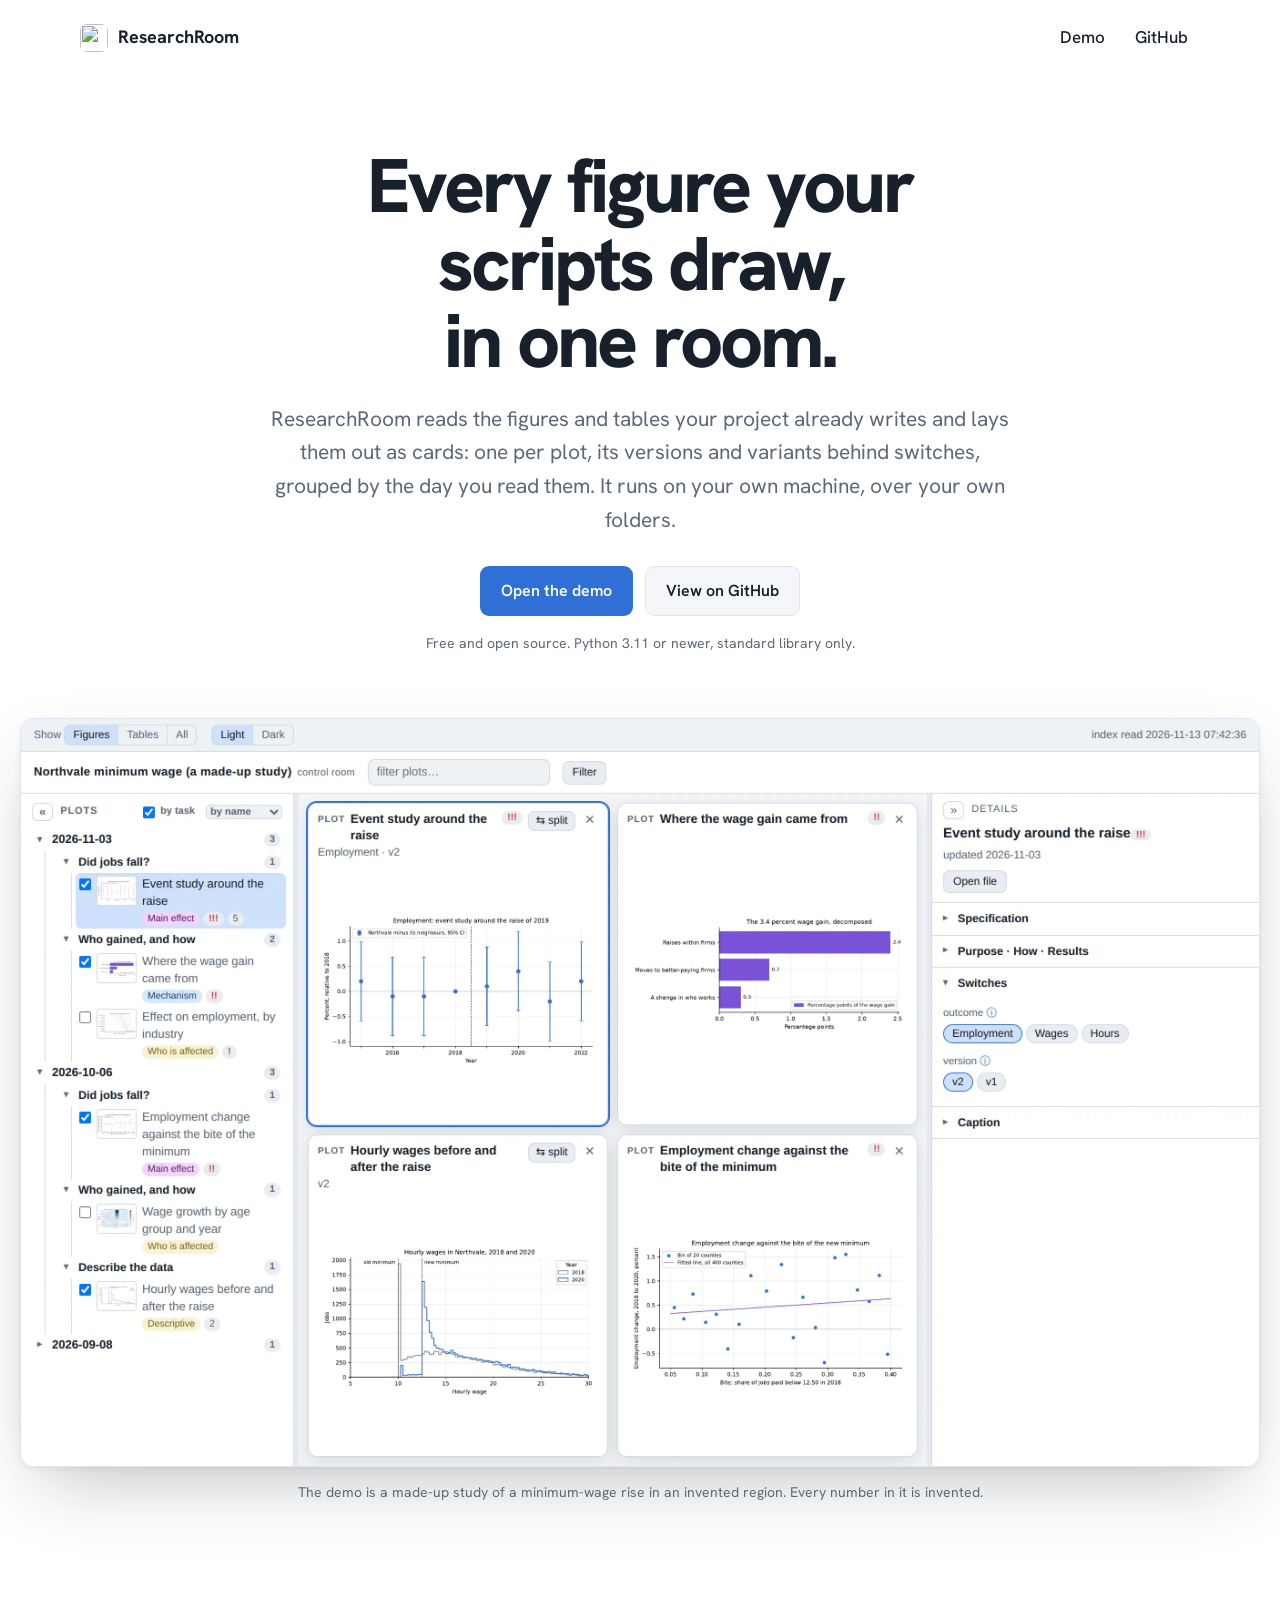
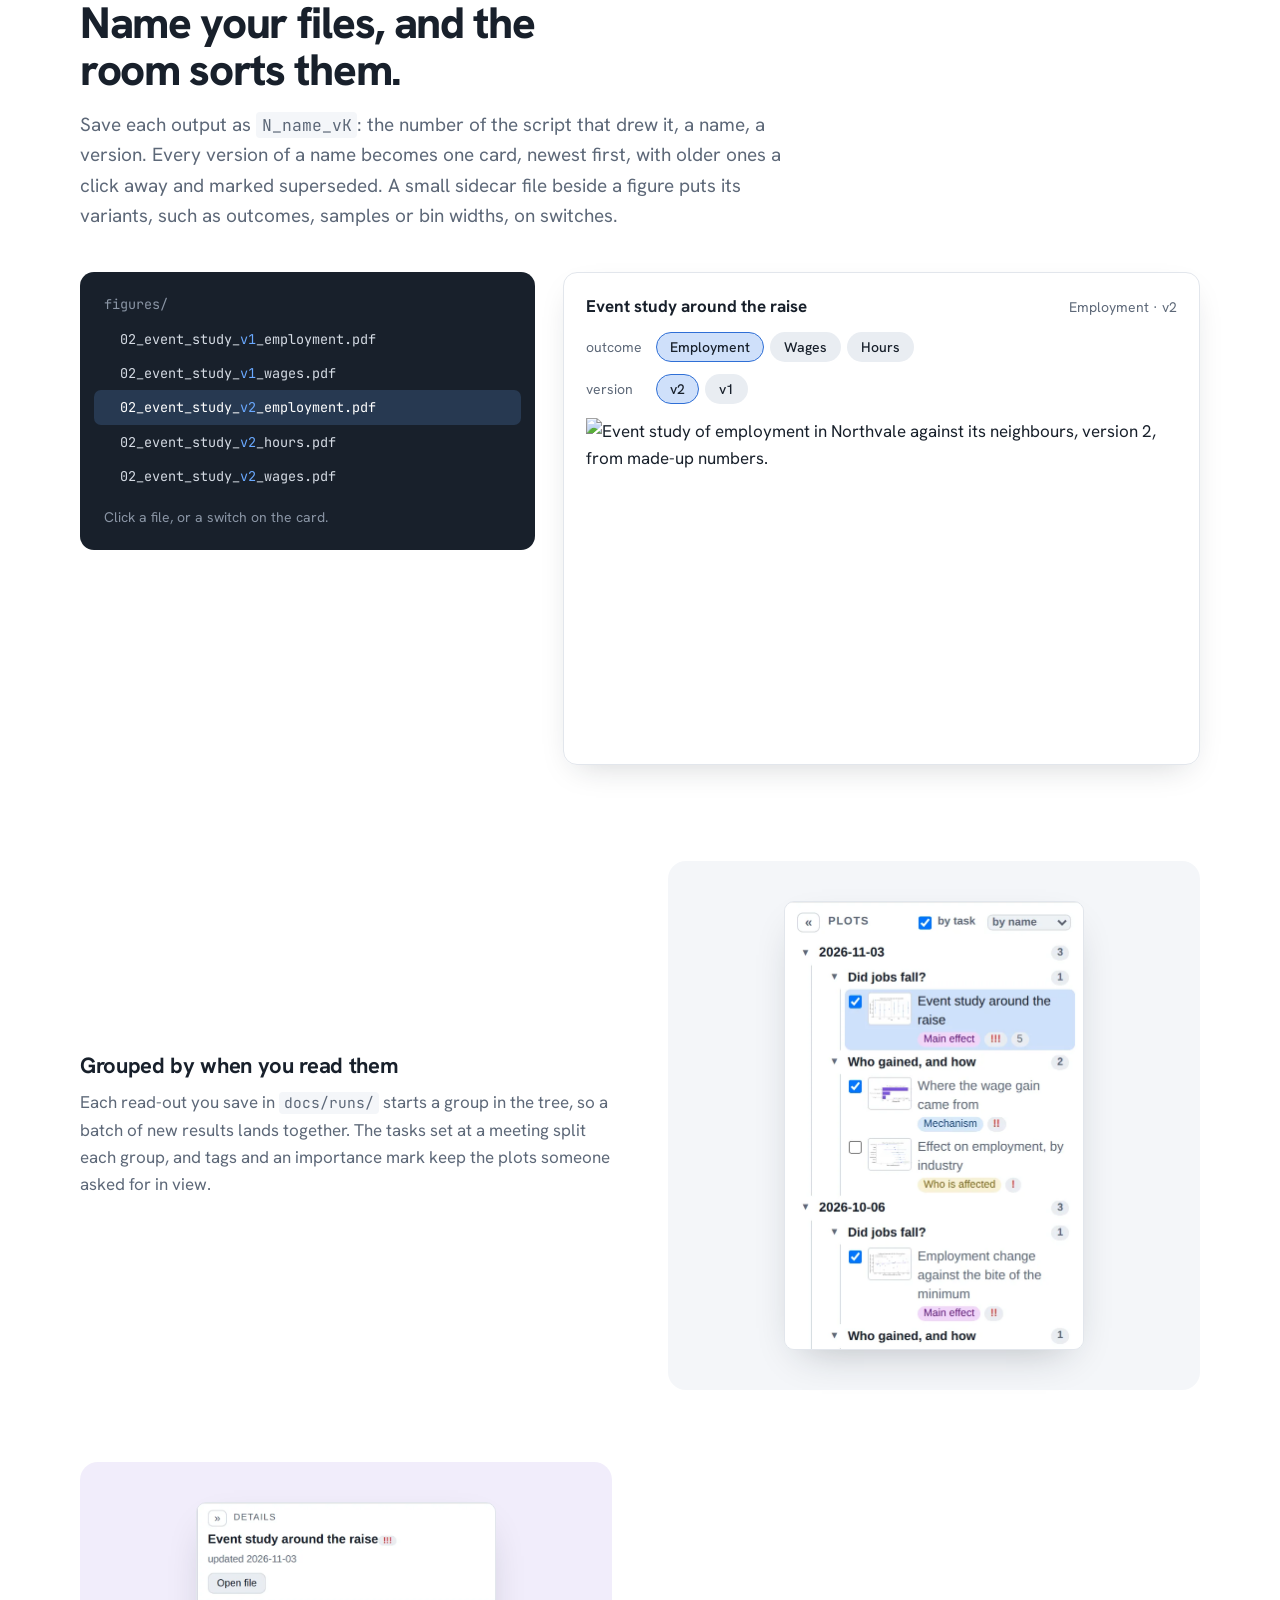
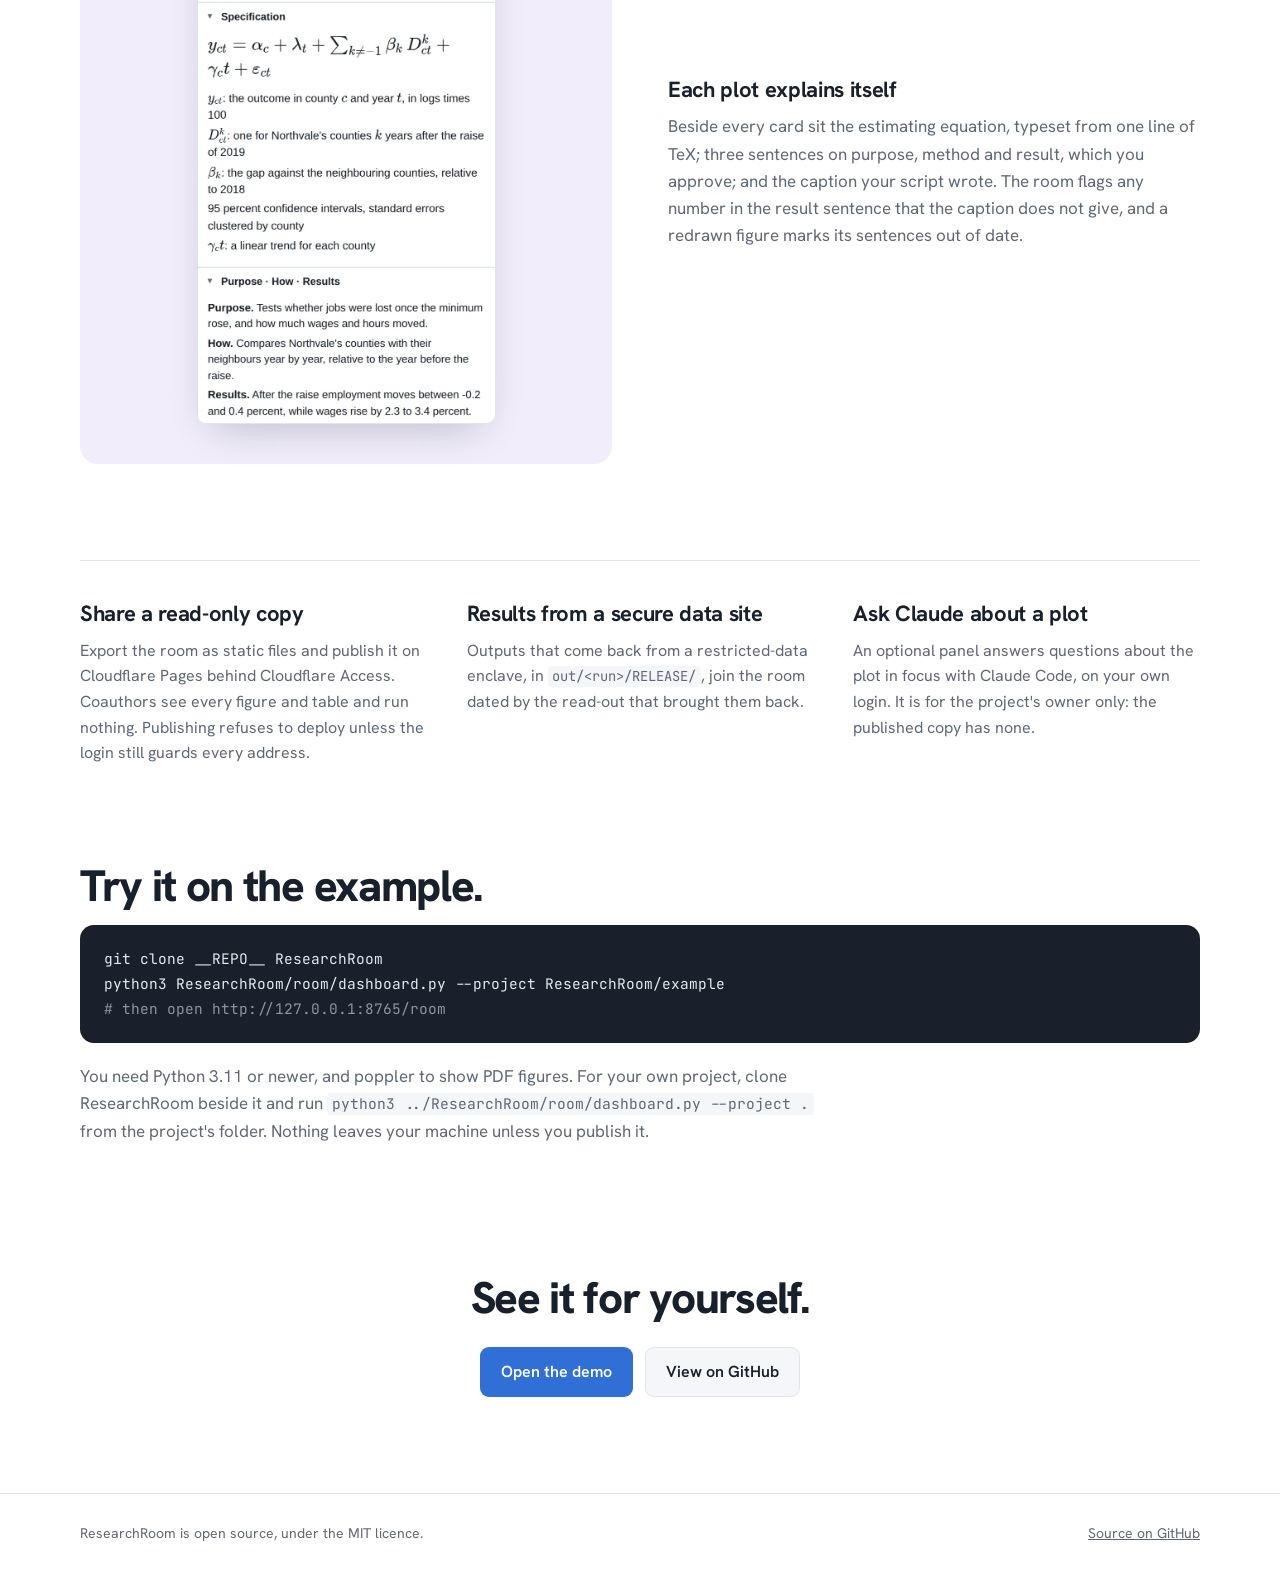
==== landing/index.html @ db7086e6 "A landing page and a live demo landing/ is the project's website, with screenshots of the room; tool" ====
<!doctype html>
<html lang="en">
<head>
<meta charset="utf-8">
<meta name="viewport" content="width=device-width, initial-scale=1">
<title>ResearchRoom</title>
<meta name="description" content="A dashboard for an empirical research project: every figure and table your scripts write, in one room, grouped by the day you read them.">
<link rel="icon" href="favicon.ico" sizes="any"><link rel="apple-touch-icon" href="apple-touch-icon.png">
<link rel="preconnect" href="https://fonts.googleapis.com"><link rel="preconnect" href="https://fonts.gstatic.com" crossorigin>
<link rel="stylesheet" href="https://fonts.googleapis.com/css2?family=Hanken+Grotesk:wght@400;500;600;700;800&family=JetBrains+Mono:wght@400;500&display=swap">
<!-- The project's landing page. tools/site.sh fills in __REPO__ from the git remote and puts the example's room at demo/. -->
<style>
:root {
  --paper:#ffffff; --ink:#18202b; --muted:#5d6878; --line:#e2e6ec; --wash:#f4f6f9;
  --blue:#2f6fd6; --blue-wash:#eaf1fd; --violet:#7b52d9; --chip:#e9edf2; --chip-on:#cfe0fa;
  --sans:"Hanken Grotesk", system-ui, sans-serif; --mono:"JetBrains Mono", ui-monospace, Menlo, monospace;
}
* { box-sizing:border-box; }
html { -webkit-text-size-adjust:100%; }
body { margin:0; background:var(--paper); color:var(--ink); font:400 17px/1.6 var(--sans); }
img { display:block; max-width:100%; height:auto; }
a { color:var(--blue); }
code { font-family:var(--mono); font-size:.86em; background:var(--wash); padding:.1em .35em; border-radius:4px; }
:focus-visible { outline:2px solid var(--blue); outline-offset:2px; border-radius:4px; }
.wrap { width:min(1120px, 100% - 32px); margin-inline:auto; }

/* header */
.top { display:flex; align-items:center; justify-content:space-between; padding:18px 0; }
.brand { display:flex; align-items:center; gap:10px; font-weight:700; font-size:18px; color:var(--ink); text-decoration:none; letter-spacing:-.01em; }
.brand img { width:28px; height:28px; border-radius:7px; }
.top nav { display:flex; gap:6px; }
.top nav a { color:var(--ink); text-decoration:none; font-weight:500; padding:6px 12px; border-radius:8px; }
.top nav a:hover { background:var(--wash); }

/* buttons */
.btn { display:inline-block; font-weight:600; font-size:16px; padding:11px 20px; border-radius:9px; text-decoration:none; border:1px solid transparent; }
.btn.pri { background:var(--blue); color:#fff; }
.btn.pri:hover { background:#255fbf; }
.btn.sec { background:var(--wash); color:var(--ink); border-color:var(--line); }
.btn.sec:hover { background:var(--chip); }
.ctas { display:flex; gap:12px; flex-wrap:wrap; justify-content:center; }

/* hero */
.hero { text-align:center; padding:72px 0 40px; }
.hero h1 { font-size:clamp(40px, 6.4vw, 76px); line-height:1.02; font-weight:800; letter-spacing:-.04em; margin:0 auto 22px; max-width:15ch; text-wrap:balance; }
.hero .lede { font-size:clamp(18px, 2vw, 21px); color:var(--muted); max-width:36em; margin:0 auto 30px; }
.hero .small { font-size:14px; color:var(--muted); margin:16px 0 0; }
.shot { width:min(1240px, 100% - 32px); margin:24px auto 0; }
.shot a { display:block; border:1px solid var(--line); border-radius:14px; overflow:hidden; box-shadow:0 30px 70px -20px rgba(24,32,43,.28), 0 2px 6px rgba(24,32,43,.06); }
.shot p { text-align:center; color:var(--muted); font-size:14px; margin:14px 0 0; }

section { padding:96px 0 0; }
h2 { font-size:clamp(30px, 4vw, 44px); line-height:1.08; letter-spacing:-.03em; font-weight:800; margin:0 0 16px; max-width:20ch; }
h3 { font-size:22px; line-height:1.2; letter-spacing:-.015em; font-weight:700; margin:0 0 10px; }
.intro { color:var(--muted); font-size:19px; max-width:38em; margin:0 0 40px; }

/* the folder and the card */
.toy { display:grid; grid-template-columns:minmax(0, 5fr) minmax(0, 7fr); gap:28px; align-items:start; }
.folder { background:var(--ink); color:#d5dbe4; border-radius:14px; padding:22px 14px; font:400 13.5px/1.5 var(--mono); }
.folder .dir { color:#8a95a5; padding:0 10px 8px; }
.folder button { display:block; width:100%; text-align:left; background:none; border:0; color:inherit; font:inherit; padding:7px 10px 7px 26px; border-radius:7px; cursor:pointer; overflow-wrap:anywhere; }
.folder button:hover { background:rgba(255,255,255,.06); }
.folder button[aria-current="true"] { background:rgba(106,169,255,.18); color:#fff; }
.folder .v { color:#6aa9ff; }
.folder .hint { color:#8a95a5; font-family:var(--sans); font-size:14px; padding:14px 10px 0; margin:0; }
.card { border:1px solid var(--line); border-radius:14px; padding:20px 22px 14px; box-shadow:0 12px 32px -14px rgba(24,32,43,.22); }
.card .head { display:flex; justify-content:space-between; gap:12px; align-items:baseline; }
.card .head b { font-size:17px; }
.card .head span { color:var(--muted); font-size:14px; white-space:nowrap; }
.axis { display:flex; align-items:center; gap:6px; flex-wrap:wrap; margin-top:12px; }
.axis > span { color:var(--muted); font-size:14px; width:4.6em; }
.chip { font:500 14px/1 var(--sans); color:var(--ink); background:var(--chip); border:1px solid transparent; border-radius:999px; padding:7px 13px; cursor:pointer; }
.chip[aria-pressed="true"] { background:var(--chip-on); border-color:var(--blue); }
.chip.off { opacity:.45; }
.card img { margin-top:14px; width:100%; aspect-ratio:16/9; object-fit:contain; }

/* feature rows */
.row { display:grid; grid-template-columns:minmax(0, 1fr) minmax(0, 1fr); gap:56px; align-items:center; padding-top:72px; }
.row:first-of-type { padding-top:0; }
.row p { color:var(--muted); margin:0; }
.panel { background:var(--wash); border-radius:18px; padding:40px; display:flex; justify-content:center; }
.panel img { width:min(300px, 100%); border:1px solid var(--line); border-radius:10px; box-shadow:0 16px 40px -18px rgba(24,32,43,.3); }
.panel.v { background:#f1edfb; }
.row.flip .panel { order:-1; }

.three { display:grid; grid-template-columns:repeat(3, minmax(0, 1fr)); gap:40px; border-top:1px solid var(--line); padding-top:40px; }
.three p { color:var(--muted); margin:0; font-size:16px; }

/* try it */
.try pre { background:var(--ink); color:#e5e9ef; font:400 14.5px/1.7 var(--mono); padding:22px 24px; border-radius:14px; overflow-x:auto; margin:0 0 20px; }
.try pre .c { color:#8a95a5; }
.try p { color:var(--muted); max-width:44em; }
.end { text-align:center; padding:112px 0 96px; }
.end h2 { margin:0 auto 26px; }
footer { border-top:1px solid var(--line); padding:28px 0 40px; color:var(--muted); font-size:14px; }
footer .wrap { display:flex; justify-content:space-between; gap:16px; flex-wrap:wrap; }
footer a { color:var(--muted); }

@media (max-width: 860px) {
  .hero { padding-top:40px; }
  section { padding-top:72px; }
  .toy, .row, .three { grid-template-columns:minmax(0, 1fr); gap:28px; }
  .row.flip .panel { order:0; }
  .row { padding-top:56px; }
  .panel { padding:24px; }
}
</style>
</head>
<body>
<header class="wrap top">
  <a class="brand" href="./"><img src="apple-touch-icon.png" alt="" width="28" height="28">ResearchRoom</a>
  <nav><a href="demo/">Demo</a><a href="__REPO__">GitHub</a></nav>
</header>

<main>
<div class="wrap hero">
  <h1>Every figure your scripts draw, in one room.</h1>
  <p class="lede">ResearchRoom reads the figures and tables your project already writes and lays them out as cards: one per plot, its versions and variants behind switches, grouped by the day you read them. It runs on your own machine, over your own folders.</p>
  <div class="ctas">
    <a class="btn pri" href="demo/?open=fam%3AEvent%20study%20around%20the%20raise">Open the demo</a>
    <a class="btn sec" href="__REPO__">View on GitHub</a>
  </div>
  <p class="small">Free and open source. Python 3.11 or newer, standard library only.</p>
</div>
<figure class="shot" style="margin-block-end:0">
  <a href="demo/?open=fam%3AEvent%20study%20around%20the%20raise&amp;open=figures%2F01_wage_distribution.pdf&amp;open=figures%2F07_decomposition.png&amp;open=figures%2F03_bite_binscatter.pdf">
    <img src="room.webp" width="2720" height="1640" alt="The room: on the left, plots grouped by the day they were read and by task; in the middle, four open plot cards; on the right, the details and switches of the event study.">
  </a>
  <p>The demo is a made-up study of a minimum-wage rise in an invented region. Every number in it is invented.</p>
</figure>

<section class="wrap">
  <h2>Name your files, and the room sorts them.</h2>
  <p class="intro">Save each output as <code>N_name_vK</code>: the number of the script that drew it, a name, a version. Every version of a name becomes one card, newest first, with older ones a click away and marked superseded. A small sidecar file beside a figure puts its variants, such as outcomes, samples or bin widths, on switches.</p>
  <div class="toy">
    <div class="folder" id="folder">
      <div class="dir">figures/</div>
      <p class="hint">Click a file, or a switch on the card.</p>
    </div>
    <div class="card">
      <div class="head"><b>Event study around the raise</b><span id="label"></span></div>
      <div class="axis" id="outcome"><span>outcome</span></div>
      <div class="axis" id="version"><span>version</span></div>
      <img id="fig" width="960" height="540" alt="">
    </div>
  </div>
</section>

<section class="wrap">
  <div class="row">
    <div>
      <h3>Grouped by when you read them</h3>
      <p>Each read-out you save in <code>docs/runs/</code> starts a group in the tree, so a batch of new results lands together. The tasks set at a meeting split each group, and tags and an importance mark keep the plots someone asked for in view.</p>
    </div>
    <div class="panel"><img src="tree.webp" width="598" height="897" alt="The plot tree: two read dates, each split into tasks such as Did jobs fall? and Who gained, and how, with tags and importance marks on each plot."></div>
  </div>
  <div class="row flip">
    <div>
      <h3>Each plot explains itself</h3>
      <p>Beside every card sit the estimating equation, typeset from one line of TeX; three sentences on purpose, method and result, which you approve; and the caption your script wrote. The room flags any number in the result sentence that the caption does not give, and a redrawn figure marks its sentences out of date.</p>
    </div>
    <div class="panel v"><img src="details.webp" width="720" height="1257" alt="The details panel: the event study's equation and notation, then its purpose, method and result."></div>
  </div>
</section>

<section class="wrap">
  <div class="three">
    <div>
      <h3>Share a read-only copy</h3>
      <p>Export the room as static files and publish it on Cloudflare Pages behind Cloudflare Access. Coauthors see every figure and table and run nothing. Publishing refuses to deploy unless the login still guards every address.</p>
    </div>
    <div>
      <h3>Results from a secure data site</h3>
      <p>Outputs that come back from a restricted-data enclave, in <code>out/&lt;run&gt;/RELEASE/</code>, join the room dated by the read-out that brought them back.</p>
    </div>
    <div>
      <h3>Ask Claude about a plot</h3>
      <p>An optional panel answers questions about the plot in focus with Claude Code, on your own login. It is for the project's owner only: the published copy has none.</p>
    </div>
  </div>
</section>

<section class="wrap try">
  <h2>Try it on the example.</h2>
  <pre><code style="background:none;padding:0;font-size:inherit">git clone __REPO__ ResearchRoom
python3 ResearchRoom/room/dashboard.py --project ResearchRoom/example
<span class="c"># then open http://127.0.0.1:8765/room</span></code></pre>
  <p>You need Python 3.11 or newer, and poppler to show PDF figures. For your own project, clone ResearchRoom beside it and run <code>python3 ../ResearchRoom/room/dashboard.py --project .</code> from the project's folder. Nothing leaves your machine unless you publish it.</p>
</section>

<div class="wrap end">
  <h2>See it for yourself.</h2>
  <div class="ctas">
    <a class="btn pri" href="demo/?open=fam%3AEvent%20study%20around%20the%20raise">Open the demo</a>
    <a class="btn sec" href="__REPO__">View on GitHub</a>
  </div>
</div>
</main>

<footer>
  <div class="wrap"><span>ResearchRoom is open source, under the MIT licence.</span><a href="__REPO__">Source on GitHub</a></div>
</footer>

<script>
// the folder and the card: the event study's five files in the demo, and the switches the room shows for them
const FILES = [["v1", "employment"], ["v1", "wages"], ["v2", "employment"], ["v2", "hours"], ["v2", "wages"]];
const name = (v, o) => `02_event_study_${v}_${o}`;
const S = { v: "v2", o: "employment" };
const has = (v, o) => FILES.some(f => f[0] === v && f[1] === o);
const folder = document.getElementById("folder"), hint = folder.querySelector(".hint");
FILES.forEach(([v, o]) => {
  const b = document.createElement("button");
  b.dataset.v = v; b.dataset.o = o;
  b.innerHTML = `02_event_study_<span class="v">${v}</span>_${o}.pdf`;
  b.onclick = () => set(v, o);
  folder.insertBefore(b, hint);
});
const chips = (id, vals, key) => vals.forEach(val => {
  const b = document.createElement("button");
  b.className = "chip"; b.textContent = key === "o" ? val[0].toUpperCase() + val.slice(1) : val; b.dataset[key] = val;
  // a choice not drawn with the other one jumps to a file that has it, as in the room
  b.onclick = () => key === "o" ? set(has(S.v, val) ? S.v : "v2", val) : set(val, has(val, S.o) ? S.o : "employment");
  document.getElementById(id).appendChild(b);
});
chips("outcome", ["employment", "wages", "hours"], "o");
chips("version", ["v2", "v1"], "v");
function set(v, o) {
  Object.assign(S, { v, o });
  const img = document.getElementById("fig");
  img.src = `demo/png/figures/${name(v, o)}.pdf.plain.png`;
  img.alt = `Event study of ${o} in Northvale against its neighbours, version ${v.slice(1)}, from made-up numbers.`;
  document.getElementById("label").textContent = `${o[0].toUpperCase() + o.slice(1)} · ${v}`;
  folder.querySelectorAll("button").forEach(b => b.setAttribute("aria-current", b.dataset.v === v && b.dataset.o === o));
  document.querySelectorAll(".chip").forEach(b => {
    const on = b.dataset.o ? b.dataset.o === o : b.dataset.v === v;
    b.setAttribute("aria-pressed", on);
    b.classList.toggle("off", !(b.dataset.o ? has(v, b.dataset.o) : has(b.dataset.v, o)));
  });
}
set("v2", "employment");
</script>
</body>
</html>
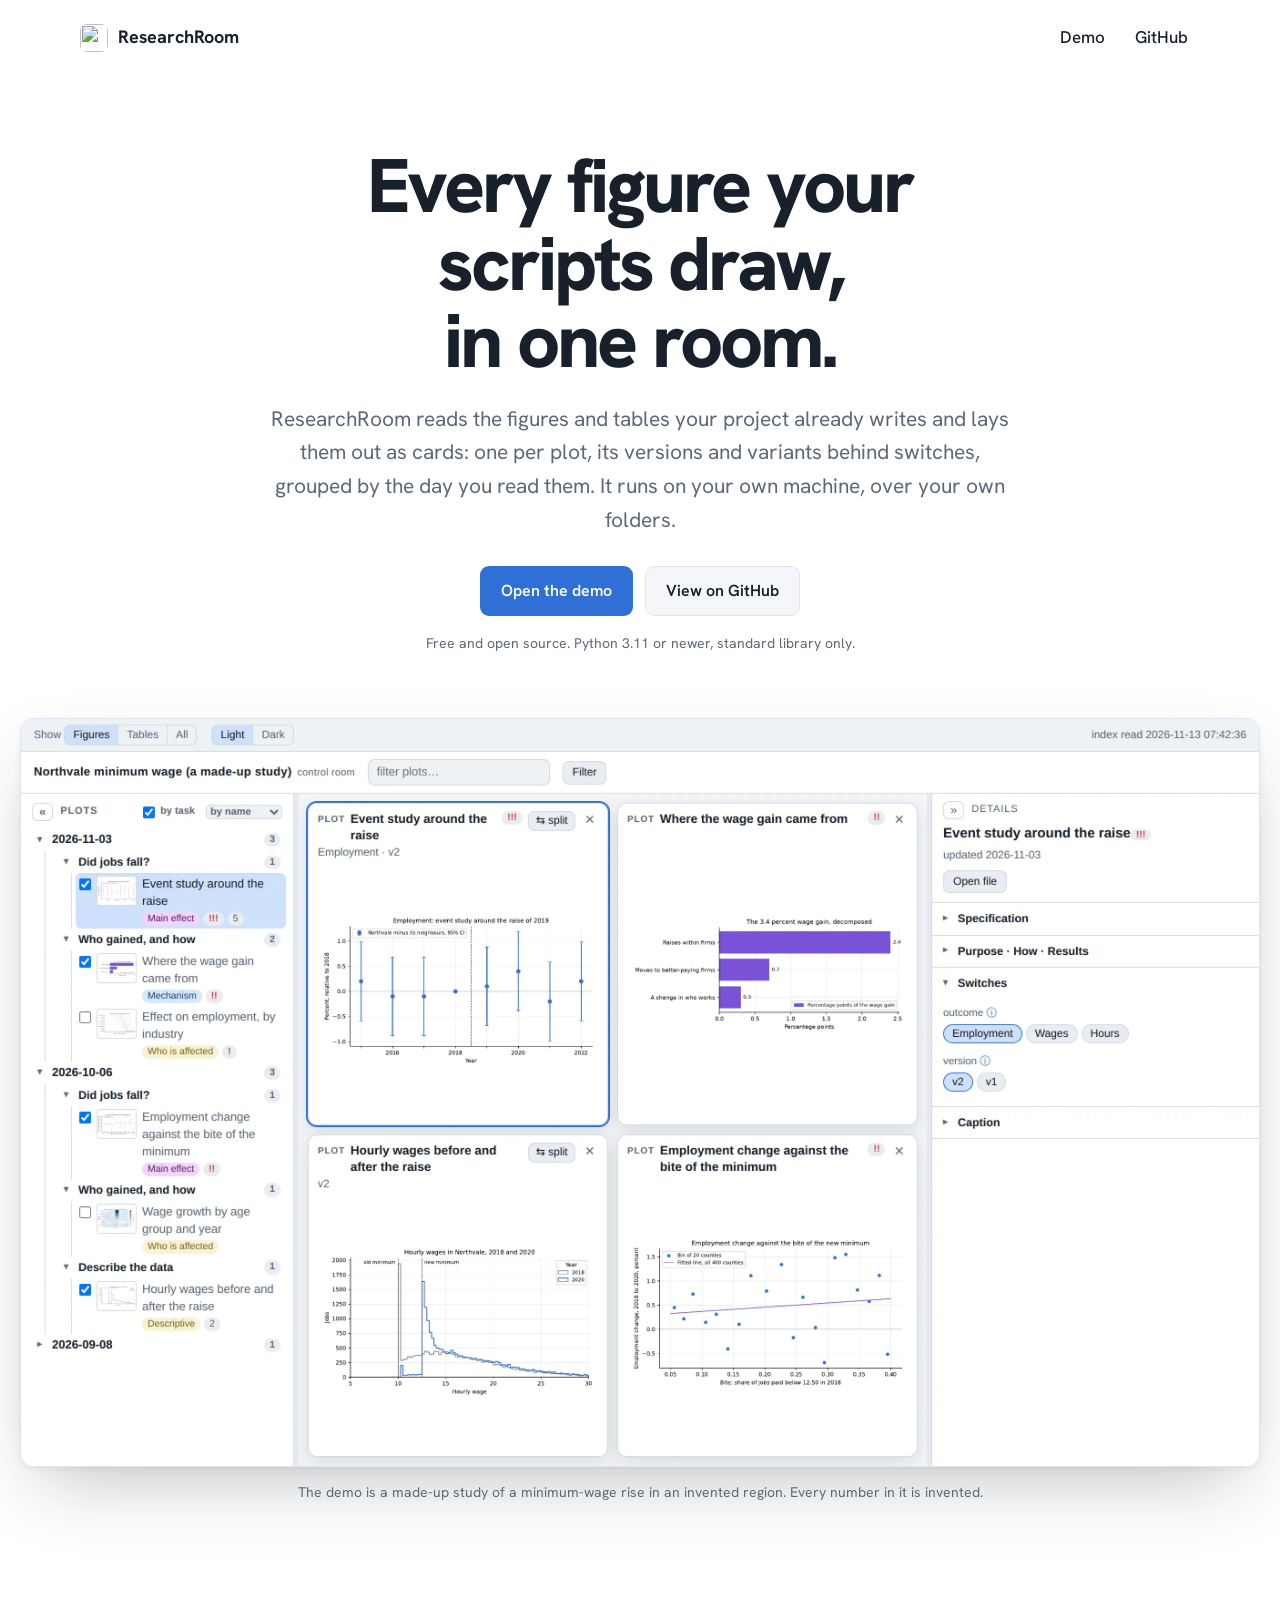
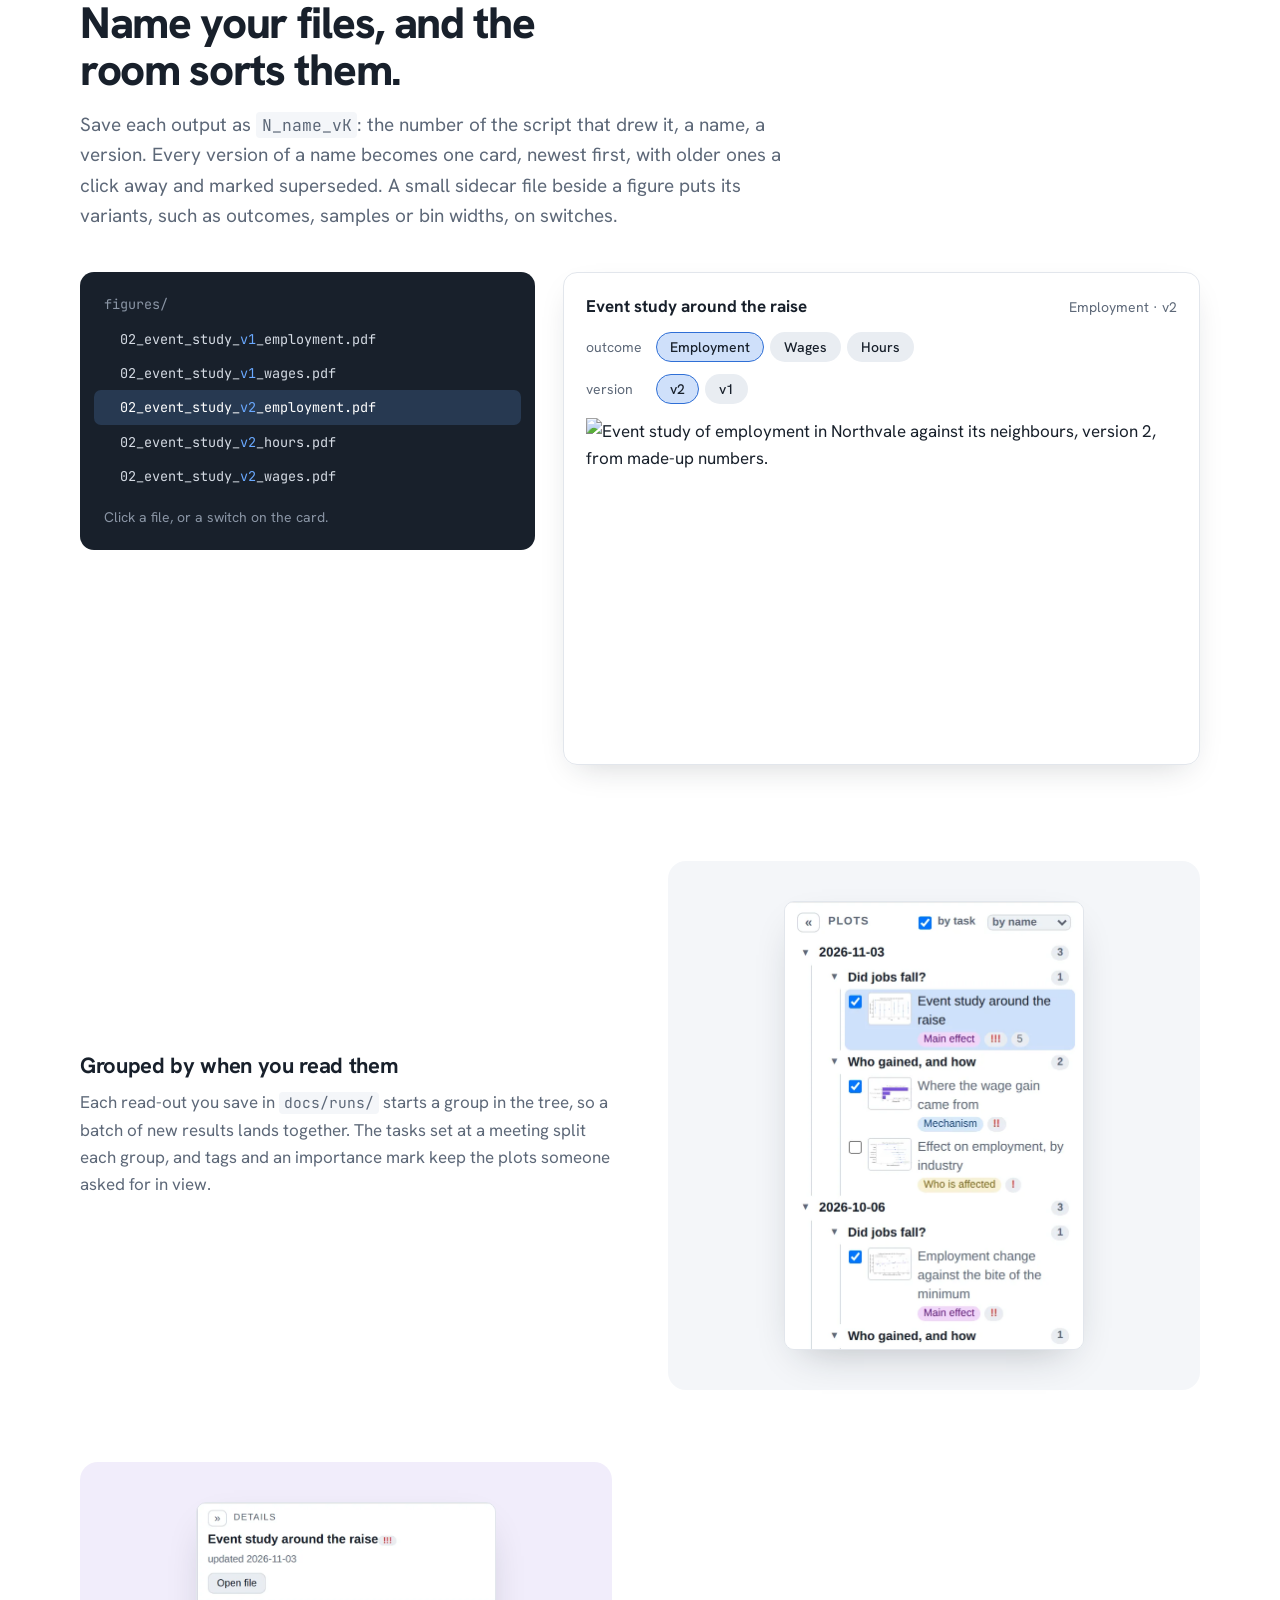
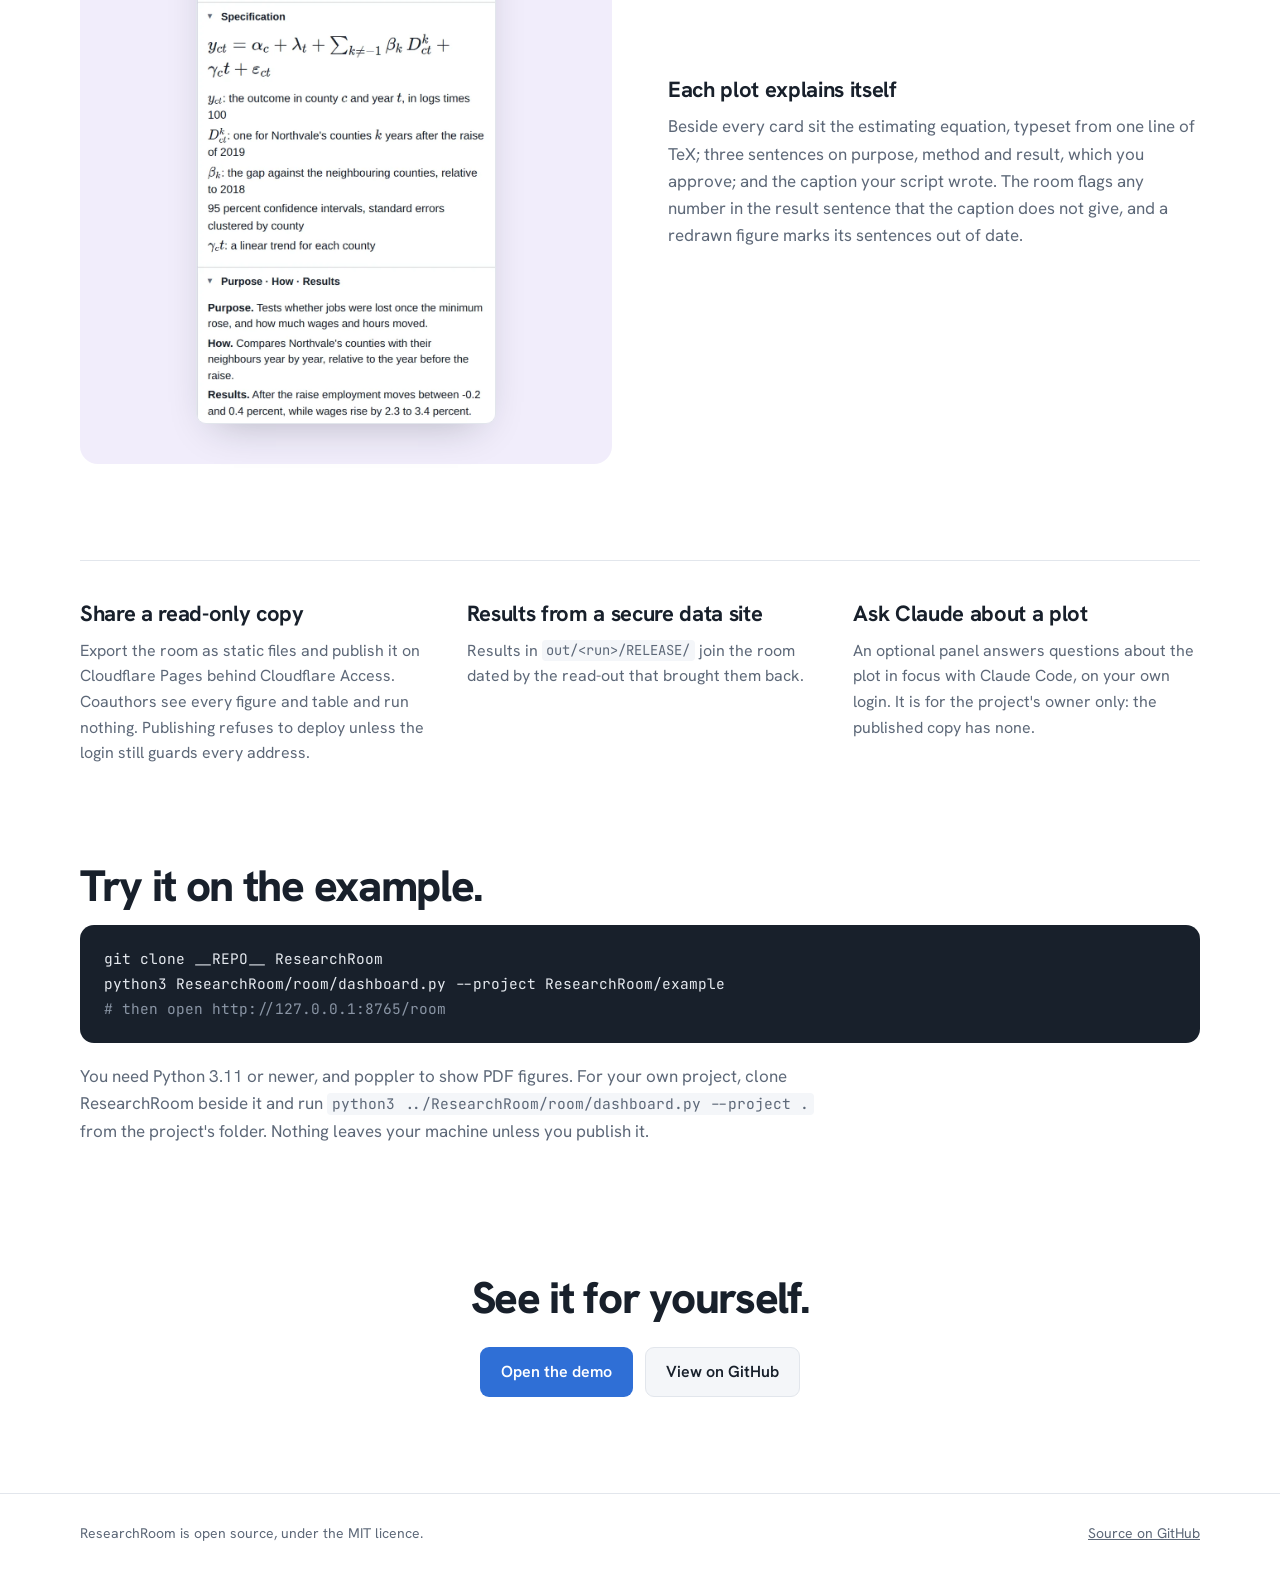
==== commit 6eccb4cf: "Say results: drop restricted-data wording; results_code config key The engine found the scripts behi" ====
--- a/landing/index.html
+++ b/landing/index.html
@@ -171,7 +171,7 @@
     </div>
     <div>
       <h3>Results from a secure data site</h3>
-      <p>Outputs that come back from a restricted-data enclave, in <code>out/&lt;run&gt;/RELEASE/</code>, join the room dated by the read-out that brought them back.</p>
+      <p>Results in <code>out/&lt;run&gt;/RELEASE/</code> join the room dated by the read-out that brought them back.</p>
     </div>
     <div>
       <h3>Ask Claude about a plot</h3>
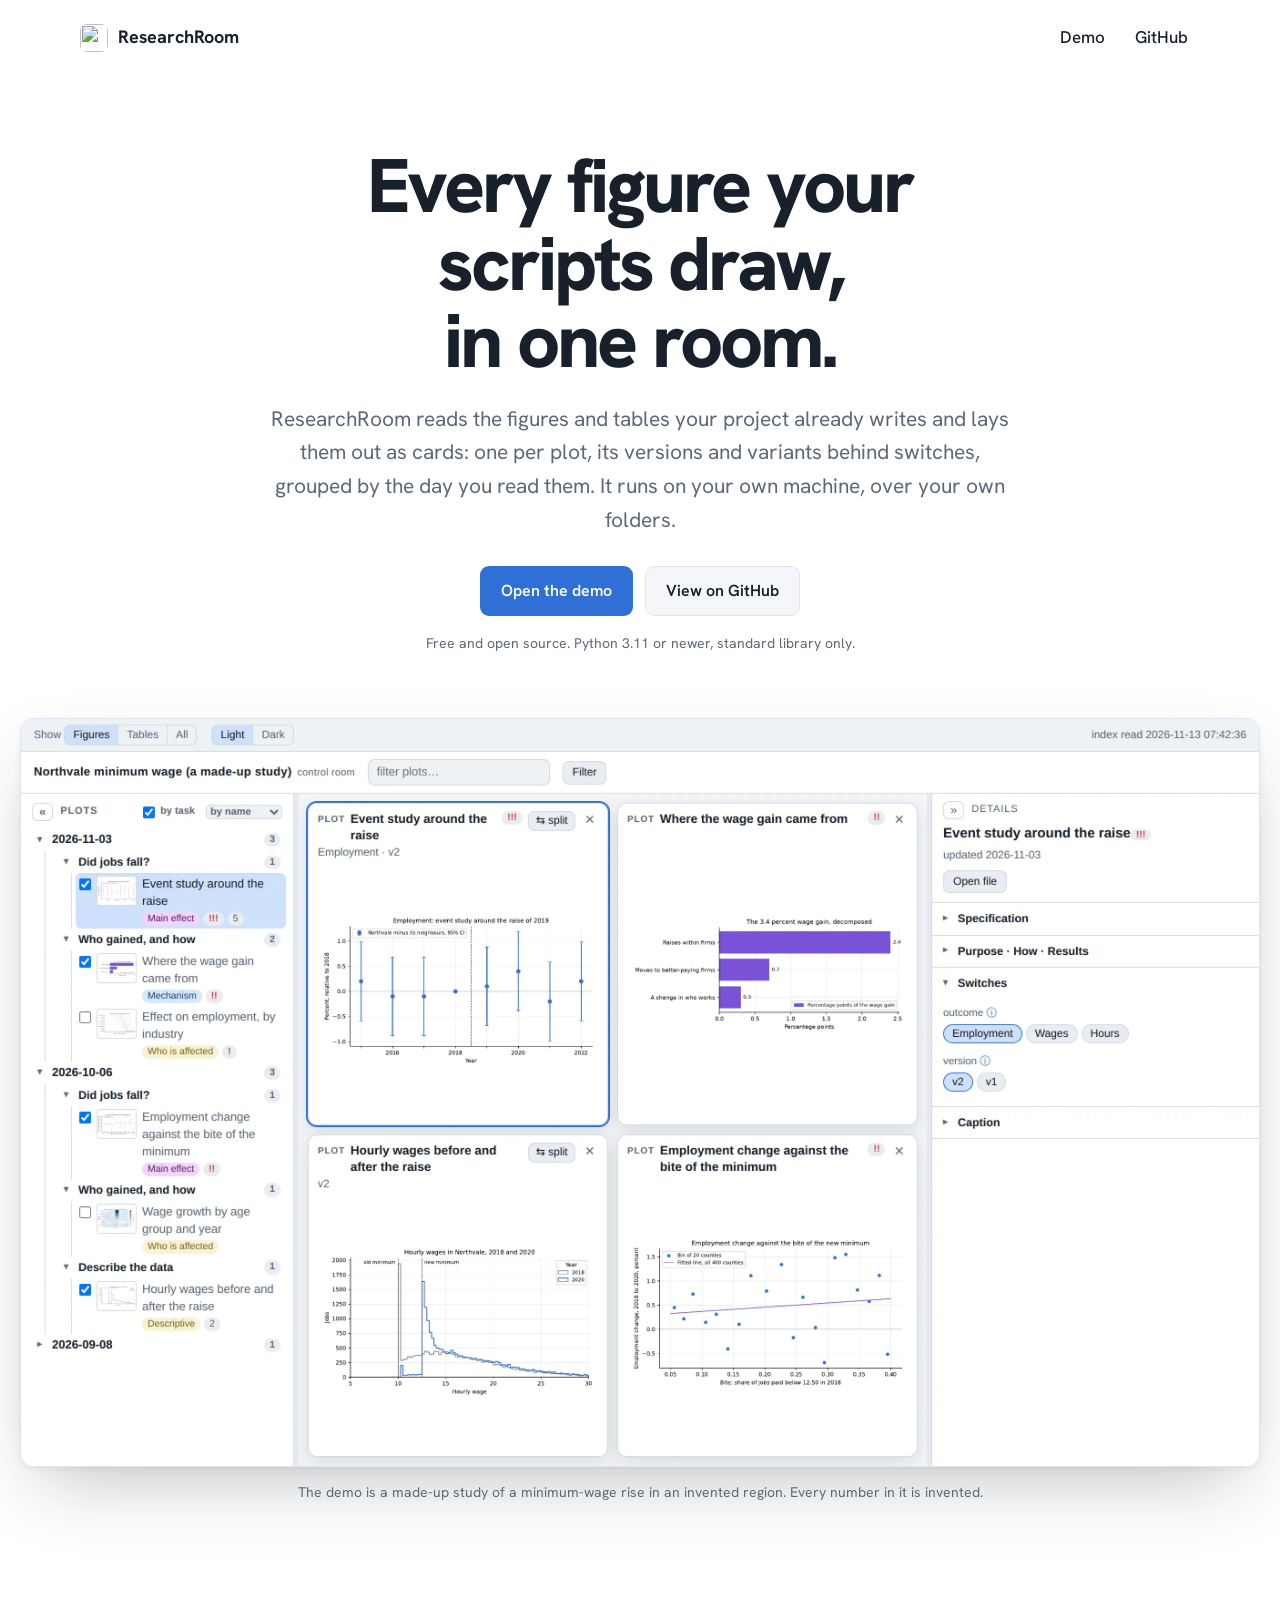
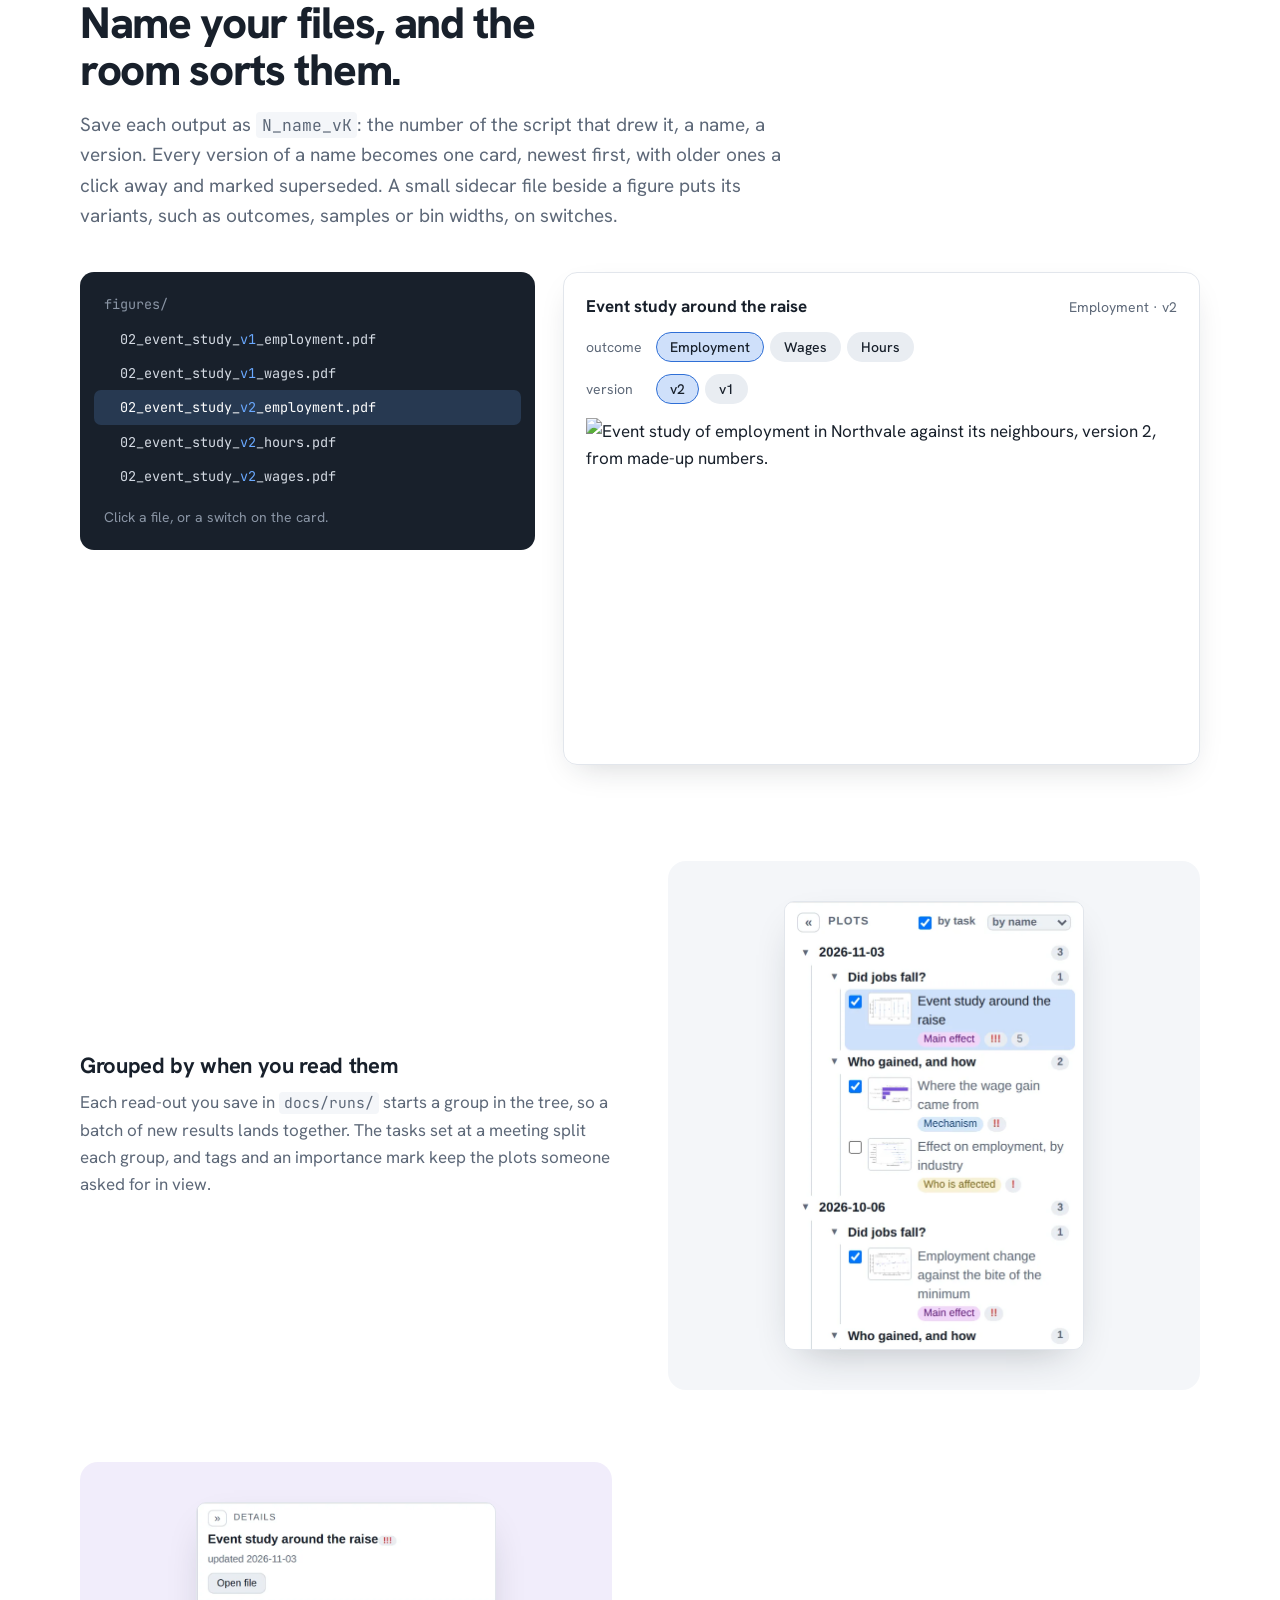
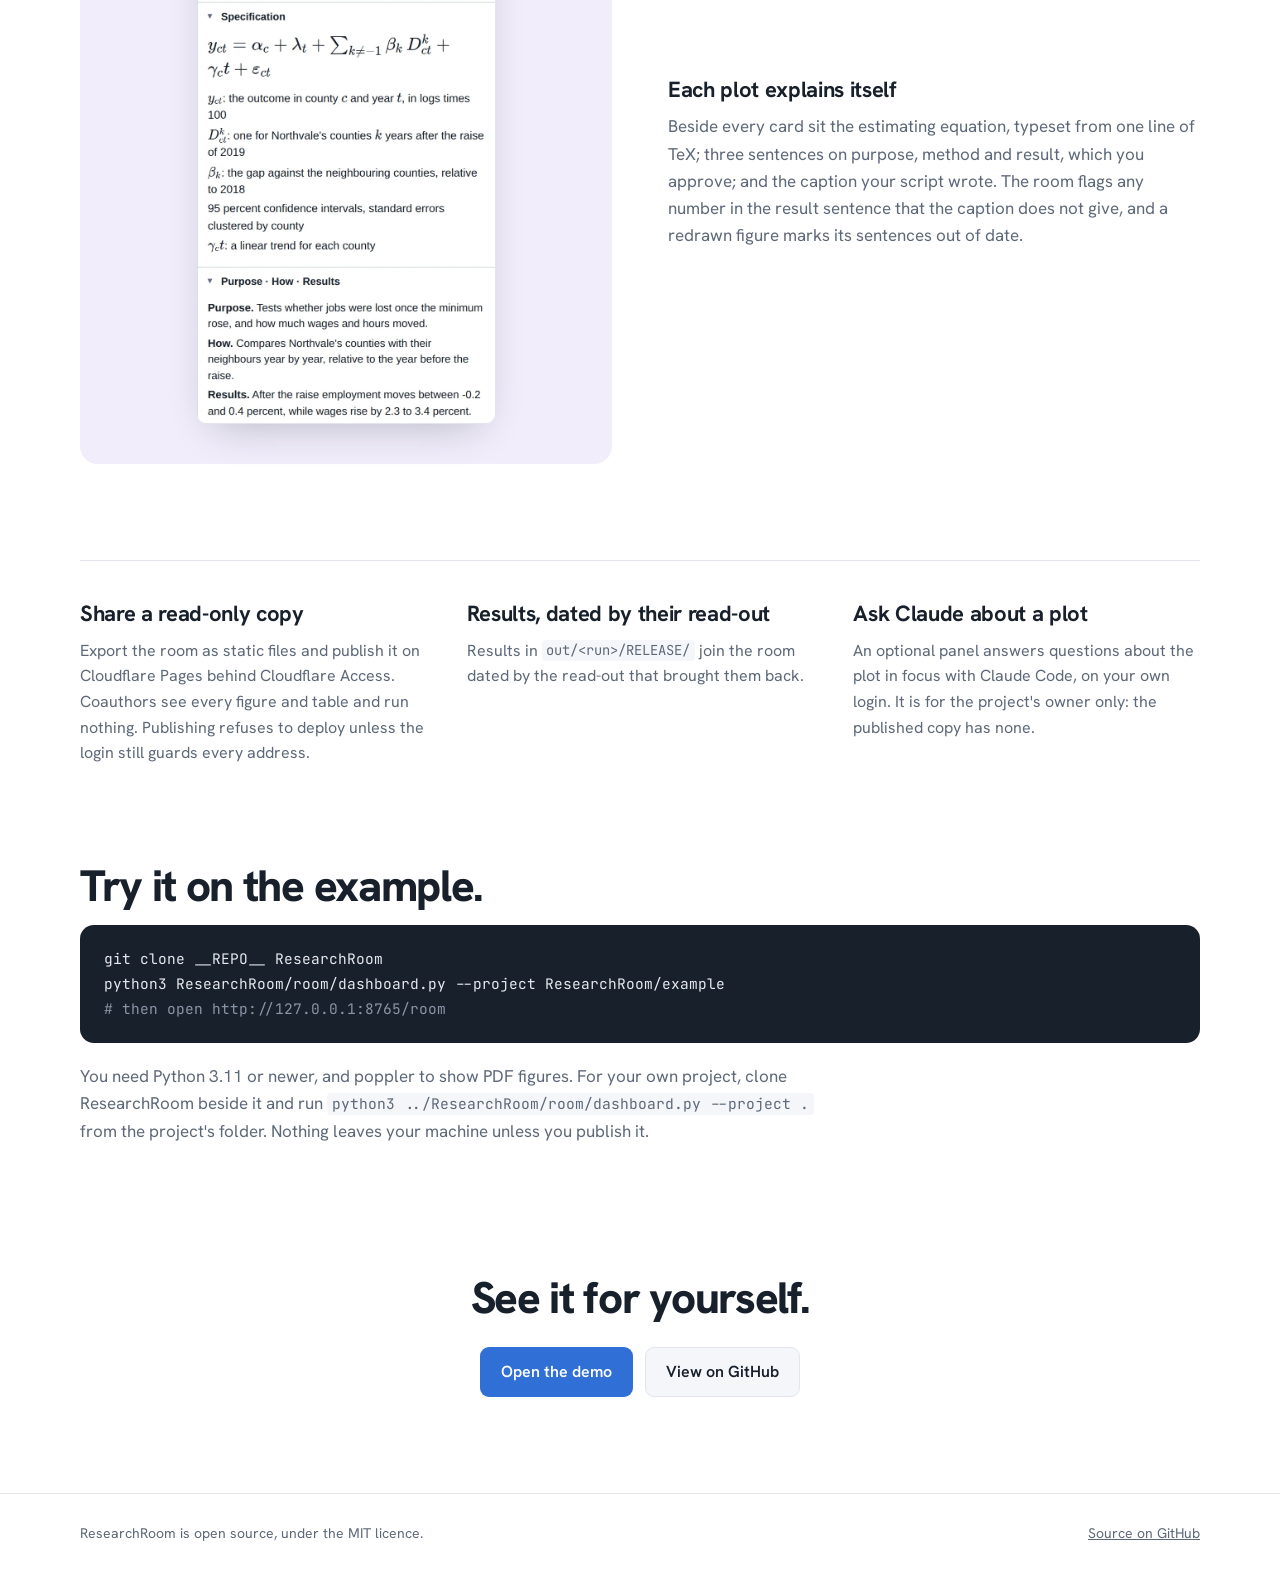
==== commit 990f6537: "Landing: drop the secure-data-site heading Co-Authored-By: Claude Opus 5.5 <noreply@anthropic.com> C" ====
--- a/landing/index.html
+++ b/landing/index.html
@@ -170,7 +170,7 @@
       <p>Export the room as static files and publish it on Cloudflare Pages behind Cloudflare Access. Coauthors see every figure and table and run nothing. Publishing refuses to deploy unless the login still guards every address.</p>
     </div>
     <div>
-      <h3>Results from a secure data site</h3>
+      <h3>Results, dated by their read-out</h3>
       <p>Results in <code>out/&lt;run&gt;/RELEASE/</code> join the room dated by the read-out that brought them back.</p>
     </div>
     <div>
